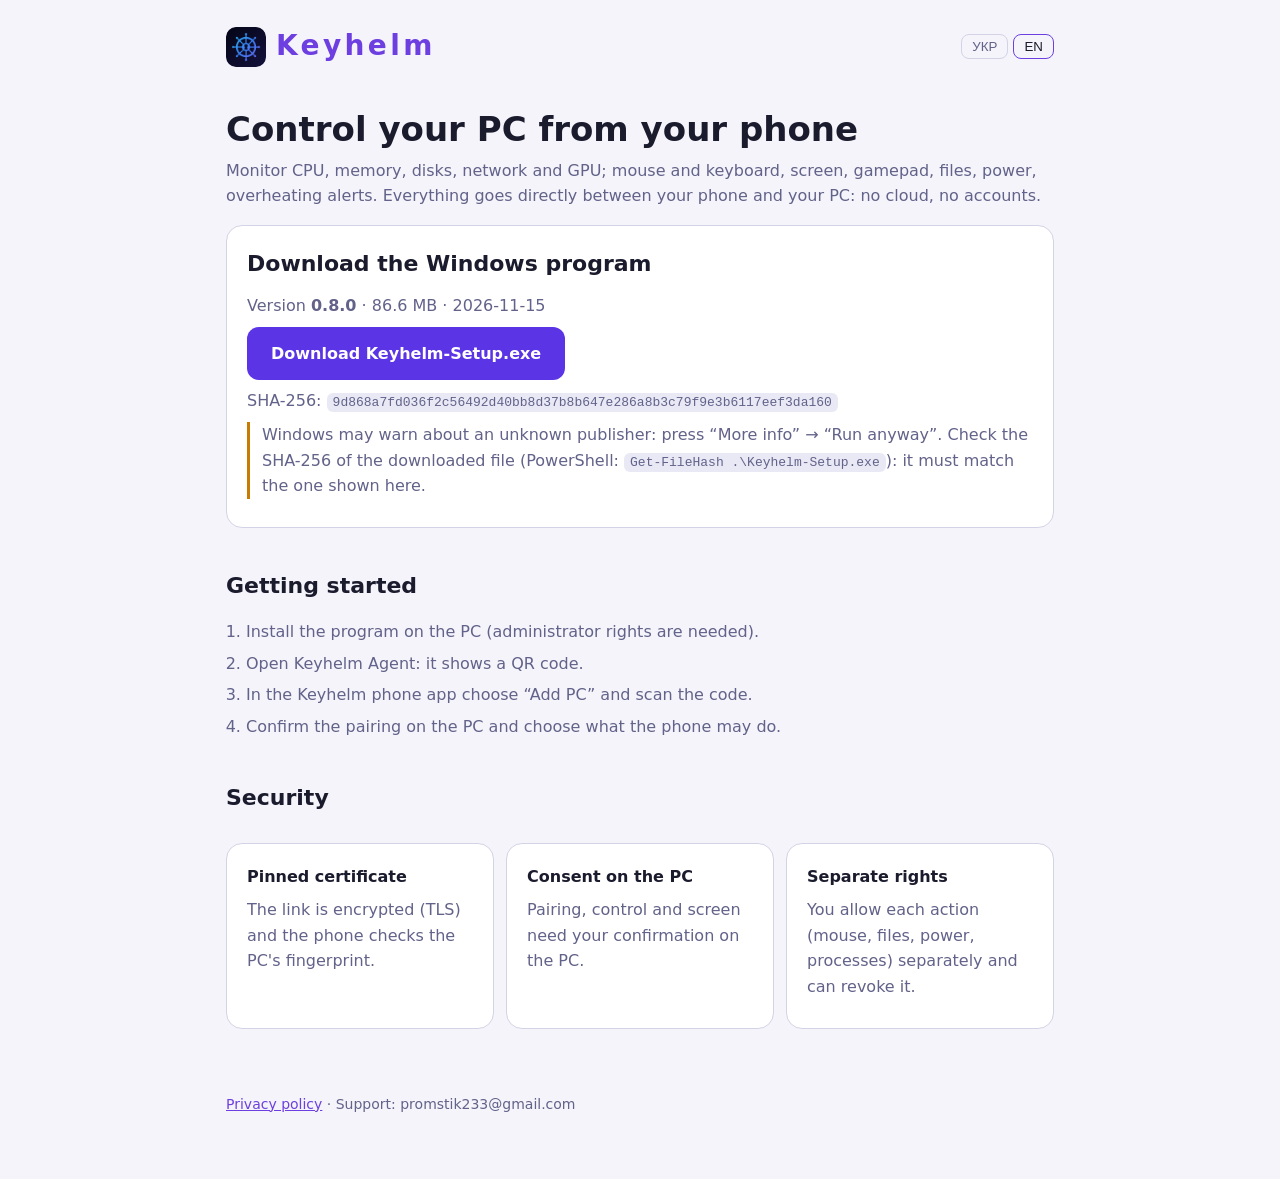
==== index.html @ 1713754d "Keyhelm website" ====
<!doctype html>
<html lang="uk">
<head>
<meta charset="utf-8">
<link rel="icon" href="favicon.ico" sizes="any">
<link rel="apple-touch-icon" href="icon-192.png">
<meta name="viewport" content="width=device-width, initial-scale=1">
<title>Keyhelm: керуйте ПК з телефона</title>
<meta name="description" content="Keyhelm: моніторинг і керування ПК з телефона. Завантажте програму для Windows.">
<style>
:root{--bg:#0a0a18;--surface:#12121f;--high:#1b1b30;--line:#2a2a46;--violet:#8b5cf6;--deep:#5b34e6;--text:#f2f2fa;--muted:#9a9ac0;--ok:#22d17b;--warn:#ffb347}
@media (prefers-color-scheme: light){:root{--bg:#f4f4fa;--surface:#fff;--high:#e9e9f5;--line:#d3d3e6;--violet:#6d3fe0;--text:#1b1b2e;--muted:#62628a;--ok:#14a35f;--warn:#c97a00}}
*{box-sizing:border-box}
[hidden]{display:none!important}
body{margin:0;background:var(--bg);color:var(--text);font:16px/1.6 system-ui,"Segoe UI",Roboto,sans-serif}
.wrap{max-width:860px;margin:0 auto;padding:24px 16px 64px}
header{display:flex;align-items:center;justify-content:space-between;gap:12px}
.logo{font-size:28px;font-weight:800;letter-spacing:.12em;color:var(--violet)}
.lang button{background:none;border:1px solid var(--line);color:var(--muted);padding:4px 10px;border-radius:8px;cursor:pointer}
.lang button.on{color:var(--text);border-color:var(--violet)}
h1{font-size:34px;line-height:1.2;margin:40px 0 8px}
h2{font-size:22px;margin:40px 0 12px}
p{color:var(--muted);margin:8px 0}
.card{background:var(--surface);border:1px solid var(--line);border-radius:16px;padding:20px;margin:16px 0}
.btn{display:inline-block;background:var(--deep);color:#fff;text-decoration:none;padding:14px 24px;border-radius:12px;font-weight:600}
.btn.ghost{background:none;border:1px solid var(--line);color:var(--text)}
.grid{display:grid;grid-template-columns:repeat(auto-fit,minmax(240px,1fr));gap:12px}
code{background:var(--high);padding:2px 6px;border-radius:6px;word-break:break-all;font-size:13px}
ol{padding-left:20px;color:var(--muted)} li{margin:6px 0}
.note{border-left:3px solid var(--warn);padding-left:12px;color:var(--muted)}
footer{margin-top:48px;font-size:14px;color:var(--muted)} footer a{color:var(--violet)}
[data-l]{display:none} html[lang=uk] [data-l=uk],html[lang=en] [data-l=en]{display:revert}
</style>
</head>
<body>
<div class="wrap">
<header>
  <div class="logo"><img src="icon-192.png" alt="" width="40" height="40" style="vertical-align:middle;border-radius:10px;margin-right:10px">Keyhelm</div>
  <div class="lang"><button id="bUk">УКР</button> <button id="bEn">EN</button></div>
</header>

<section>
  <h1 data-l="uk">Керуйте своїм ПК з телефона</h1>
  <h1 data-l="en">Control your PC from your phone</h1>
  <p data-l="uk">Моніторинг ЦП, пам'яті, дисків, мережі й відеокарти, миша й клавіатура, екран, геймпад, файли, живлення, сповіщення про перегрів. Усе напряму між вашим телефоном і ПК, без хмари й облікових записів.</p>
  <p data-l="en">Monitor CPU, memory, disks, network and GPU; mouse and keyboard, screen, gamepad, files, power, overheating alerts. Everything goes directly between your phone and your PC: no cloud, no accounts.</p>
</section>

<section id="download" class="card">
  <h2 style="margin-top:0" data-l="uk">Завантажити програму для Windows</h2>
  <h2 style="margin-top:0" data-l="en">Download the Windows program</h2>
  <p><span data-l="uk">Версія</span><span data-l="en">Version</span> <b id="ver">…</b> · <span id="size"></span> · <span id="date"></span></p>
  <p><a class="btn" id="dl" href="download/Keyhelm-Setup.exe"><span data-l="uk">Завантажити Keyhelm-Setup.exe</span><span data-l="en">Download Keyhelm-Setup.exe</span></a></p>
  <p>SHA-256: <code id="sha">…</code></p>
  <p class="note" data-l="uk">Windows може показати попередження про невідомого видавця: натисніть «Докладніше» → «Все одно виконати». Перевірте SHA-256 завантаженого файлу (PowerShell: <code>Get-FileHash .\Keyhelm-Setup.exe</code>): він має збігатися з указаним тут.</p>
  <p class="note" data-l="en">Windows may warn about an unknown publisher: press “More info” → “Run anyway”. Check the SHA-256 of the downloaded file (PowerShell: <code>Get-FileHash .\Keyhelm-Setup.exe</code>): it must match the one shown here.</p>
</section>

<section>
  <h2 data-l="uk">Як почати</h2><h2 data-l="en">Getting started</h2>
  <ol data-l="uk"><li>Встановіть програму на ПК (потрібні права адміністратора).</li><li>Відкрийте Keyhelm Agent: він покаже QR-код.</li><li>У застосунку Keyhelm на телефоні виберіть «Додати ПК» і скануйте код.</li><li>Підтвердіть сполучення на ПК й виберіть, що дозволити телефону.</li></ol>
  <ol data-l="en"><li>Install the program on the PC (administrator rights are needed).</li><li>Open Keyhelm Agent: it shows a QR code.</li><li>In the Keyhelm phone app choose “Add PC” and scan the code.</li><li>Confirm the pairing on the PC and choose what the phone may do.</li></ol>
  <p><a class="btn ghost" id="play" href="#" hidden><span data-l="uk">Застосунок у Google Play</span><span data-l="en">Get the app on Google Play</span></a></p>
</section>

<section>
  <h2 data-l="uk">Безпека</h2><h2 data-l="en">Security</h2>
  <div class="grid">
    <div class="card"><b data-l="uk">Закріплений сертифікат</b><b data-l="en">Pinned certificate</b><p data-l="uk">Звʼязок шифрується (TLS), телефон перевіряє відбиток ПК.</p><p data-l="en">The link is encrypted (TLS) and the phone checks the PC's fingerprint.</p></div>
    <div class="card"><b data-l="uk">Згода на ПК</b><b data-l="en">Consent on the PC</b><p data-l="uk">Спарювання, керування й екран потребують вашого підтвердження на ПК.</p><p data-l="en">Pairing, control and screen need your confirmation on the PC.</p></div>
    <div class="card"><b data-l="uk">Окремі права</b><b data-l="en">Separate rights</b><p data-l="uk">Кожну дію (миша, файли, живлення, процеси) дозволяєте окремо й можете відкликати.</p><p data-l="en">You allow each action (mouse, files, power, processes) separately and can revoke it.</p></div>
  </div>
</section>

<footer>
  <a href="privacy.html" data-l="uk">Політика конфіденційності</a><a href="privacy.html" data-l="en">Privacy policy</a>
  · <span data-l="uk">Підтримка:</span><span data-l="en">Support:</span> <span id="mail">[вкажіть email]</span>
</footer>
</div>
<script>
const $ = id => document.getElementById(id);
function setLang(l){ document.documentElement.lang = l; $('bUk').classList.toggle('on', l==='uk'); $('bEn').classList.toggle('on', l==='en'); try{localStorage.setItem('lang', l)}catch(e){} }
$('bUk').onclick = () => setLang('uk'); $('bEn').onclick = () => setLang('en');
let saved = null; try{ saved = localStorage.getItem('lang') }catch(e){}
setLang(saved || ((navigator.language||'').toLowerCase().startsWith('uk') ? 'uk' : 'en'));
fetch('version.json', {cache:'no-store'}).then(r => r.json()).then(v => {
  $('ver').textContent = v.version; $('sha').textContent = v.sha256; $('size').textContent = (v.size/1048576).toFixed(1) + ' MB'; $('date').textContent = v.date;
  if (v.file) $('dl').href = v.file;
  if (v.play) { $('play').href = v.play; $('play').hidden = false; }
  if (v.email) $('mail').textContent = v.email;
}).catch(() => {});
</script>
</body>
</html>
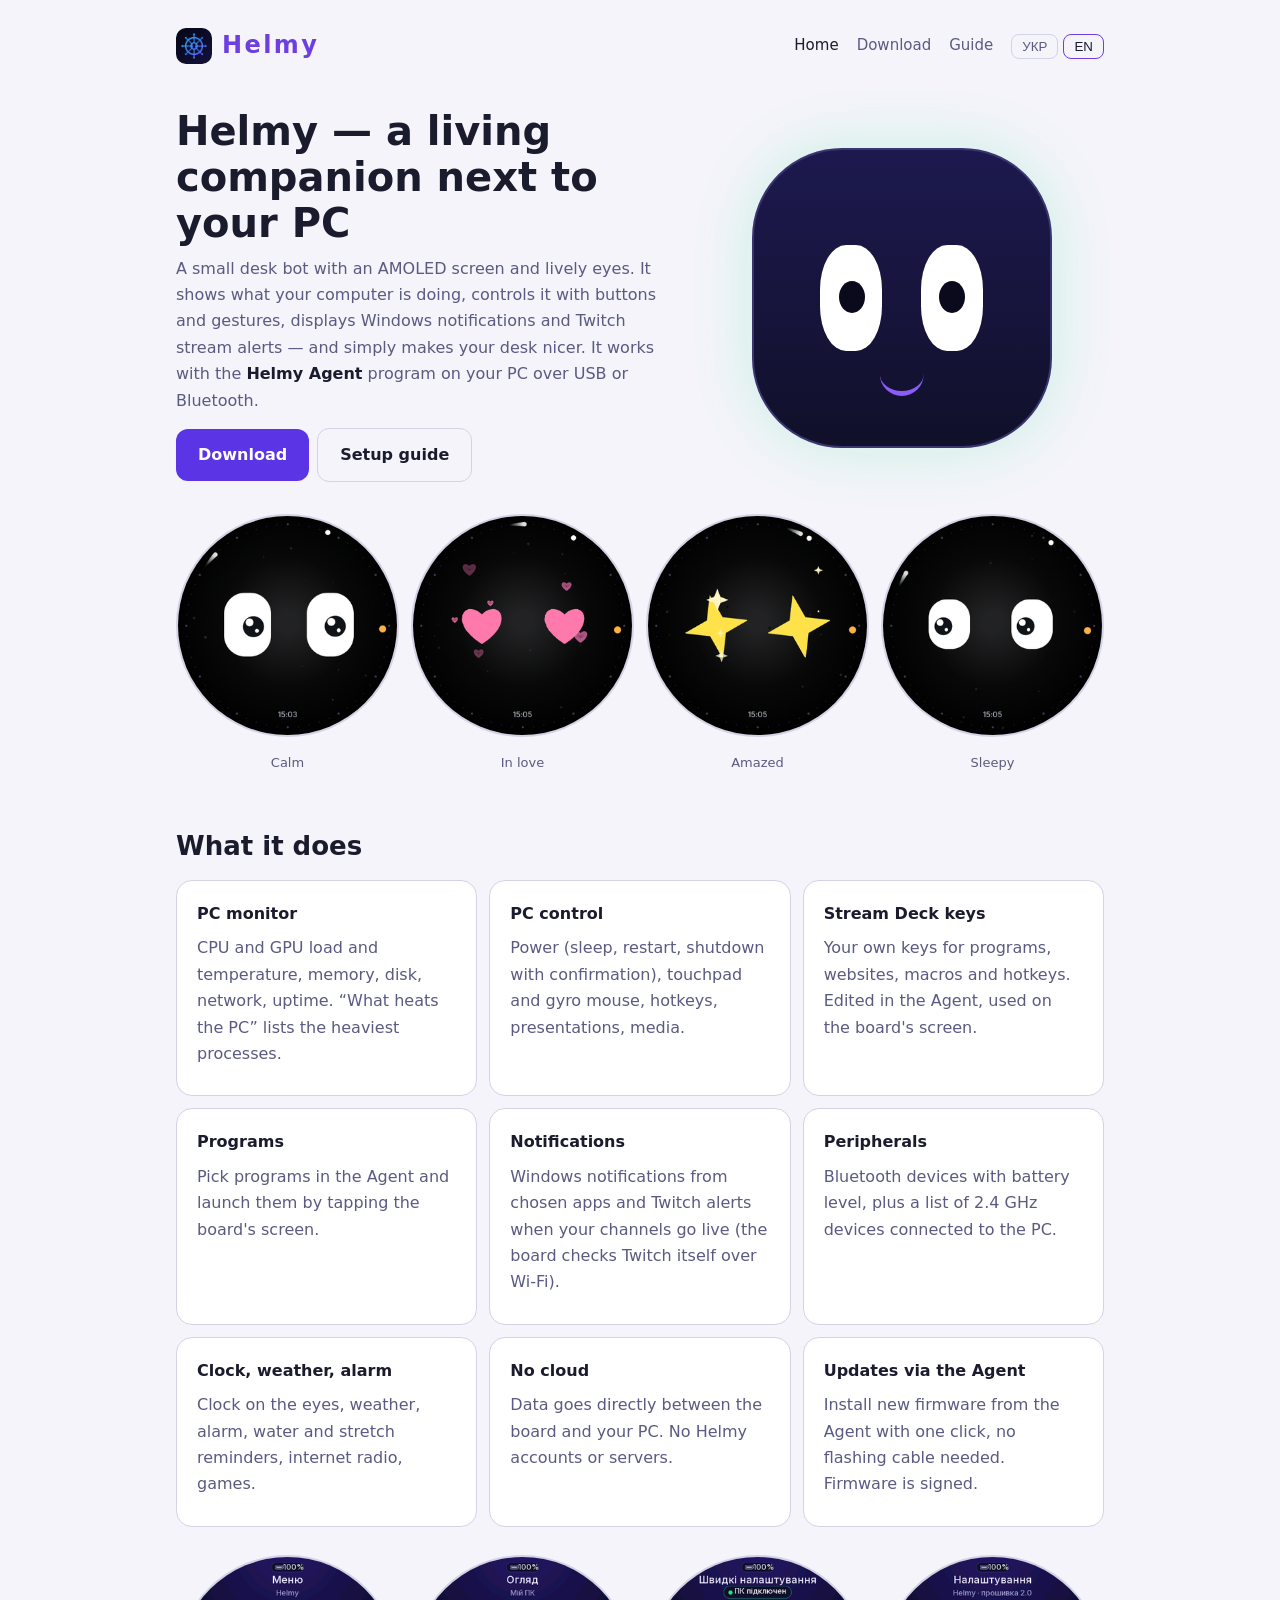
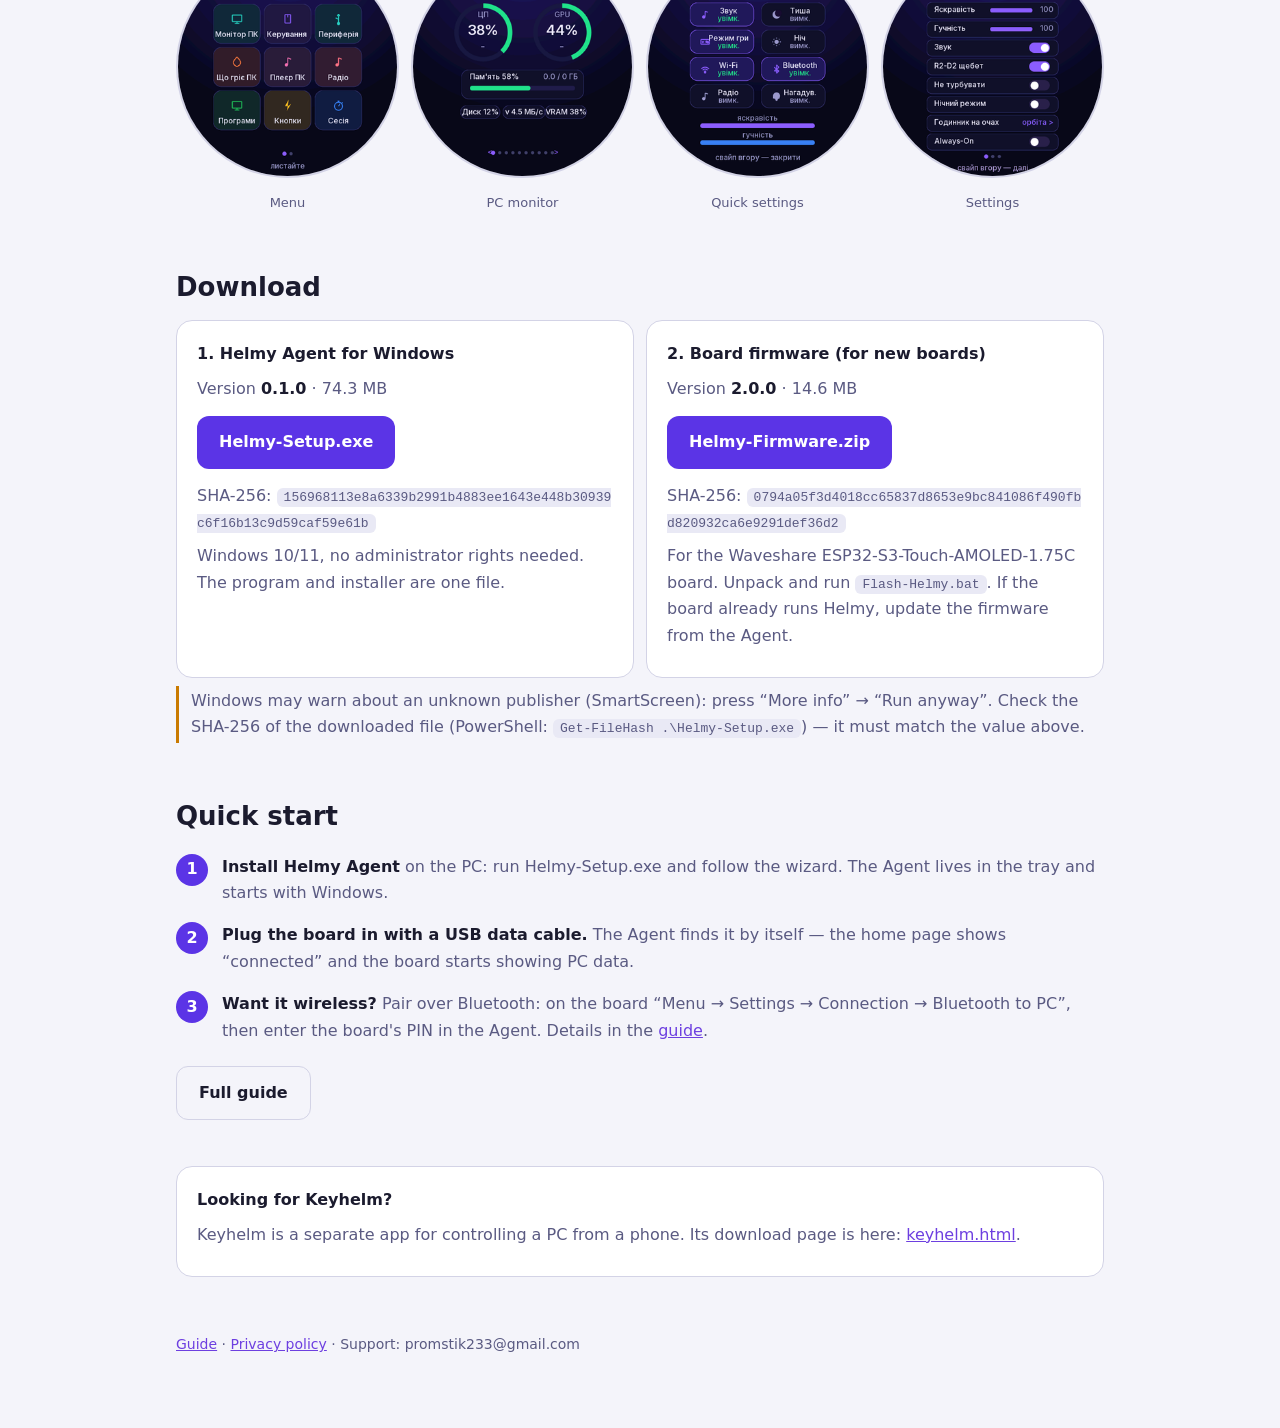
==== commit 1305284d: "Helmy site: home, guide, downloads via release helmy-v1 Co-Authored-By: Claude Sonnet 5.5 <noreply@a" ====
--- a/index.html
+++ b/index.html
@@ -5,75 +5,100 @@
 <link rel="icon" href="favicon.ico" sizes="any">
 <link rel="apple-touch-icon" href="icon-192.png">
 <meta name="viewport" content="width=device-width, initial-scale=1">
-<title>Keyhelm: керуйте ПК з телефона</title>
-<meta name="description" content="Keyhelm: моніторинг і керування ПК з телефона. Завантажте програму для Windows.">
-<style>
-:root{--bg:#0a0a18;--surface:#12121f;--high:#1b1b30;--line:#2a2a46;--violet:#8b5cf6;--deep:#5b34e6;--text:#f2f2fa;--muted:#9a9ac0;--ok:#22d17b;--warn:#ffb347}
-@media (prefers-color-scheme: light){:root{--bg:#f4f4fa;--surface:#fff;--high:#e9e9f5;--line:#d3d3e6;--violet:#6d3fe0;--text:#1b1b2e;--muted:#62628a;--ok:#14a35f;--warn:#c97a00}}
-*{box-sizing:border-box}
-[hidden]{display:none!important}
-body{margin:0;background:var(--bg);color:var(--text);font:16px/1.6 system-ui,"Segoe UI",Roboto,sans-serif}
-.wrap{max-width:860px;margin:0 auto;padding:24px 16px 64px}
-header{display:flex;align-items:center;justify-content:space-between;gap:12px}
-.logo{font-size:28px;font-weight:800;letter-spacing:.12em;color:var(--violet)}
-.lang button{background:none;border:1px solid var(--line);color:var(--muted);padding:4px 10px;border-radius:8px;cursor:pointer}
-.lang button.on{color:var(--text);border-color:var(--violet)}
-h1{font-size:34px;line-height:1.2;margin:40px 0 8px}
-h2{font-size:22px;margin:40px 0 12px}
-p{color:var(--muted);margin:8px 0}
-.card{background:var(--surface);border:1px solid var(--line);border-radius:16px;padding:20px;margin:16px 0}
-.btn{display:inline-block;background:var(--deep);color:#fff;text-decoration:none;padding:14px 24px;border-radius:12px;font-weight:600}
-.btn.ghost{background:none;border:1px solid var(--line);color:var(--text)}
-.grid{display:grid;grid-template-columns:repeat(auto-fit,minmax(240px,1fr));gap:12px}
-code{background:var(--high);padding:2px 6px;border-radius:6px;word-break:break-all;font-size:13px}
-ol{padding-left:20px;color:var(--muted)} li{margin:6px 0}
-.note{border-left:3px solid var(--warn);padding-left:12px;color:var(--muted)}
-footer{margin-top:48px;font-size:14px;color:var(--muted)} footer a{color:var(--violet)}
-[data-l]{display:none} html[lang=uk] [data-l=uk],html[lang=en] [data-l=en]{display:revert}
-</style>
+<title>Helmy: живий помічник біля вашого ПК</title>
+<meta name="description" content="Helmy: настільний бот з живими очима на AMOLED-екрані. Показує стан ПК, керує ним, приймає сповіщення Windows і Twitch. Завантажте Helmy Agent і прошивку.">
+<link rel="stylesheet" href="style.css">
 </head>
 <body>
 <div class="wrap">
-<header>
-  <div class="logo"><img src="icon-192.png" alt="" width="40" height="40" style="vertical-align:middle;border-radius:10px;margin-right:10px">Keyhelm</div>
-  <div class="lang"><button id="bUk">УКР</button> <button id="bEn">EN</button></div>
-</header>
+<nav>
+  <a class="logo" href="./"><img src="icon-192.png" alt="" width="36" height="36">Helmy</a>
+  <a class="l on" href="./"><span data-l="uk">Головна</span><span data-l="en">Home</span></a>
+  <a class="l" href="#download"><span data-l="uk">Завантаження</span><span data-l="en">Download</span></a>
+  <a class="l" href="guide.html"><span data-l="uk">Інструкція</span><span data-l="en">Guide</span></a>
+  <span class="lang"><button id="bUk">УКР</button> <button id="bEn">EN</button></span>
+</nav>
 
-<section>
-  <h1 data-l="uk">Керуйте своїм ПК з телефона</h1>
-  <h1 data-l="en">Control your PC from your phone</h1>
-  <p data-l="uk">Моніторинг ЦП, пам'яті, дисків, мережі й відеокарти, миша й клавіатура, екран, геймпад, файли, живлення, сповіщення про перегрів. Усе напряму між вашим телефоном і ПК, без хмари й облікових записів.</p>
-  <p data-l="en">Monitor CPU, memory, disks, network and GPU; mouse and keyboard, screen, gamepad, files, power, overheating alerts. Everything goes directly between your phone and your PC: no cloud, no accounts.</p>
+<section class="hero">
+  <div>
+    <h1 data-l="uk">Helmy — живий помічник біля вашого ПК</h1>
+    <h1 data-l="en">Helmy — a living companion next to your PC</h1>
+    <p data-l="uk">Невеликий настільний бот з AMOLED-екраном і живими очима. Він показує, що діється з комп'ютером, керує ним кнопками й жестами, показує сповіщення Windows і початок трансляцій на Twitch — і просто тішить око. Працює з програмою <b>Helmy Agent</b> на ПК по USB або Bluetooth.</p>
+    <p data-l="en">A small desk bot with an AMOLED screen and lively eyes. It shows what your computer is doing, controls it with buttons and gestures, displays Windows notifications and Twitch stream alerts — and simply makes your desk nicer. It works with the <b>Helmy Agent</b> program on your PC over USB or Bluetooth.</p>
+    <p><a class="btn" href="#download"><span data-l="uk">Завантажити</span><span data-l="en">Download</span></a><a class="btn ghost" href="guide.html"><span data-l="uk">Інструкція з підключення</span><span data-l="en">Setup guide</span></a></p>
+  </div>
+  <div class="bot" aria-hidden="true"><i></i><i></i><b></b></div>
 </section>
 
-<section id="download" class="card">
-  <h2 style="margin-top:0" data-l="uk">Завантажити програму для Windows</h2>
-  <h2 style="margin-top:0" data-l="en">Download the Windows program</h2>
-  <p><span data-l="uk">Версія</span><span data-l="en">Version</span> <b id="ver">…</b> · <span id="size"></span> · <span id="date"></span></p>
-  <p><a class="btn" id="dl" href="download/Keyhelm-Setup.exe"><span data-l="uk">Завантажити Keyhelm-Setup.exe</span><span data-l="en">Download Keyhelm-Setup.exe</span></a></p>
-  <p>SHA-256: <code id="sha">…</code></p>
-  <p class="note" data-l="uk">Windows може показати попередження про невідомого видавця: натисніть «Докладніше» → «Все одно виконати». Перевірте SHA-256 завантаженого файлу (PowerShell: <code>Get-FileHash .\Keyhelm-Setup.exe</code>): він має збігатися з указаним тут.</p>
-  <p class="note" data-l="en">Windows may warn about an unknown publisher: press “More info” → “Run anyway”. Check the SHA-256 of the downloaded file (PowerShell: <code>Get-FileHash .\Keyhelm-Setup.exe</code>): it must match the one shown here.</p>
+<section class="shots">
+  <figure><img src="img/emo-normal.png" alt="" loading="lazy"><figcaption data-l="uk">Спокійний</figcaption><figcaption data-l="en">Calm</figcaption></figure>
+  <figure><img src="img/emo-happy.png" alt="" loading="lazy"><figcaption data-l="uk">Закоханий</figcaption><figcaption data-l="en">In love</figcaption></figure>
+  <figure><img src="img/emo-star.png" alt="" loading="lazy"><figcaption data-l="uk">Захоплений</figcaption><figcaption data-l="en">Amazed</figcaption></figure>
+  <figure><img src="img/emo-sleep.png" alt="" loading="lazy"><figcaption data-l="uk">Сонний</figcaption><figcaption data-l="en">Sleepy</figcaption></figure>
 </section>
 
-<section>
-  <h2 data-l="uk">Як почати</h2><h2 data-l="en">Getting started</h2>
-  <ol data-l="uk"><li>Встановіть програму на ПК (потрібні права адміністратора).</li><li>Відкрийте Keyhelm Agent: він покаже QR-код.</li><li>У застосунку Keyhelm на телефоні виберіть «Додати ПК» і скануйте код.</li><li>Підтвердіть сполучення на ПК й виберіть, що дозволити телефону.</li></ol>
-  <ol data-l="en"><li>Install the program on the PC (administrator rights are needed).</li><li>Open Keyhelm Agent: it shows a QR code.</li><li>In the Keyhelm phone app choose “Add PC” and scan the code.</li><li>Confirm the pairing on the PC and choose what the phone may do.</li></ol>
-  <p><a class="btn ghost" id="play" href="#" hidden><span data-l="uk">Застосунок у Google Play</span><span data-l="en">Get the app on Google Play</span></a></p>
+<h2 data-l="uk">Що вміє</h2><h2 data-l="en">What it does</h2>
+<div class="grid">
+  <div class="card"><b data-l="uk">Моніторинг ПК</b><b data-l="en">PC monitor</b><p data-l="uk">Навантаження й температура процесора та відеокарти, пам'ять, диск, мережа, час роботи. Екран «Що гріє ПК» показує найважчі процеси.</p><p data-l="en">CPU and GPU load and temperature, memory, disk, network, uptime. “What heats the PC” lists the heaviest processes.</p></div>
+  <div class="card"><b data-l="uk">Керування ПК</b><b data-l="en">PC control</b><p data-l="uk">Живлення (сон, перезавантаження, вимкнення з підтвердженням), тачпад і гіро-миша, гарячі клавіші, презентації, медіа.</p><p data-l="en">Power (sleep, restart, shutdown with confirmation), touchpad and gyro mouse, hotkeys, presentations, media.</p></div>
+  <div class="card"><b data-l="uk">Кнопки Stream Deck</b><b data-l="en">Stream Deck keys</b><p data-l="uk">Свої кнопки для програм, сайтів, макросів і гарячих клавіш. Редагуються в Agent, працюють на екрані плати.</p><p data-l="en">Your own keys for programs, websites, macros and hotkeys. Edited in the Agent, used on the board's screen.</p></div>
+  <div class="card"><b data-l="uk">Програми</b><b data-l="en">Programs</b><p data-l="uk">Оберіть програми в Agent — і запускайте їх дотиком до екрана плати.</p><p data-l="en">Pick programs in the Agent and launch them by tapping the board's screen.</p></div>
+  <div class="card"><b data-l="uk">Сповіщення</b><b data-l="en">Notifications</b><p data-l="uk">Сповіщення Windows з вибраних програм і сповіщення Twitch про початок стрімів ваших каналів (плата перевіряє Twitch сама через Wi-Fi).</p><p data-l="en">Windows notifications from chosen apps and Twitch alerts when your channels go live (the board checks Twitch itself over Wi-Fi).</p></div>
+  <div class="card"><b data-l="uk">Периферія</b><b data-l="en">Peripherals</b><p data-l="uk">Bluetooth-пристрої із зарядом, а також список пристроїв 2,4 ГГц, підключених до ПК.</p><p data-l="en">Bluetooth devices with battery level, plus a list of 2.4 GHz devices connected to the PC.</p></div>
+  <div class="card"><b data-l="uk">Годинник, погода, будильник</b><b data-l="en">Clock, weather, alarm</b><p data-l="uk">Годинник на очах, погода, будильник, нагадування випити води й розім'ятись, інтернет-радіо, ігри.</p><p data-l="en">Clock on the eyes, weather, alarm, water and stretch reminders, internet radio, games.</p></div>
+  <div class="card"><b data-l="uk">Без хмари</b><b data-l="en">No cloud</b><p data-l="uk">Дані йдуть напряму між платою та вашим ПК. Жодних акаунтів і серверів Helmy.</p><p data-l="en">Data goes directly between the board and your PC. No Helmy accounts or servers.</p></div>
+  <div class="card"><b data-l="uk">Оновлення через Agent</b><b data-l="en">Updates via the Agent</b><p data-l="uk">Нову прошивку можна встановити з Agent одним кліком, без кабелю для прошивання. Прошивка підписана.</p><p data-l="en">Install new firmware from the Agent with one click, no flashing cable needed. Firmware is signed.</p></div>
+</div>
+
+<section class="shots" style="margin-top:28px">
+  <figure><img src="img/menu.png" alt="" loading="lazy"><figcaption data-l="uk">Меню</figcaption><figcaption data-l="en">Menu</figcaption></figure>
+  <figure><img src="img/monitor.png" alt="" loading="lazy"><figcaption data-l="uk">Монітор ПК</figcaption><figcaption data-l="en">PC monitor</figcaption></figure>
+  <figure><img src="img/quick.png" alt="" loading="lazy"><figcaption data-l="uk">Швидкі налаштування</figcaption><figcaption data-l="en">Quick settings</figcaption></figure>
+  <figure><img src="img/settings.png" alt="" loading="lazy"><figcaption data-l="uk">Налаштування</figcaption><figcaption data-l="en">Settings</figcaption></figure>
 </section>
 
-<section>
-  <h2 data-l="uk">Безпека</h2><h2 data-l="en">Security</h2>
-  <div class="grid">
-    <div class="card"><b data-l="uk">Закріплений сертифікат</b><b data-l="en">Pinned certificate</b><p data-l="uk">Звʼязок шифрується (TLS), телефон перевіряє відбиток ПК.</p><p data-l="en">The link is encrypted (TLS) and the phone checks the PC's fingerprint.</p></div>
-    <div class="card"><b data-l="uk">Згода на ПК</b><b data-l="en">Consent on the PC</b><p data-l="uk">Спарювання, керування й екран потребують вашого підтвердження на ПК.</p><p data-l="en">Pairing, control and screen need your confirmation on the PC.</p></div>
-    <div class="card"><b data-l="uk">Окремі права</b><b data-l="en">Separate rights</b><p data-l="uk">Кожну дію (миша, файли, живлення, процеси) дозволяєте окремо й можете відкликати.</p><p data-l="en">You allow each action (mouse, files, power, processes) separately and can revoke it.</p></div>
+<h2 id="download" data-l="uk">Завантажити</h2><h2 id="download-en" data-l="en">Download</h2>
+<div class="grid">
+  <div class="card">
+    <b data-l="uk">1. Helmy Agent для Windows</b><b data-l="en">1. Helmy Agent for Windows</b>
+    <p><span data-l="uk">Версія</span><span data-l="en">Version</span> <b id="aver">…</b> · <span id="asize"></span></p>
+    <p><a class="btn" id="adl" href="download/Helmy-Setup.exe"><span data-l="uk">Helmy-Setup.exe</span><span data-l="en">Helmy-Setup.exe</span></a></p>
+    <p>SHA-256: <code id="asha">…</code></p>
+    <p data-l="uk">Windows 10/11, права адміністратора не потрібні. Програма й інсталятор — один файл.</p>
+    <p data-l="en">Windows 10/11, no administrator rights needed. The program and installer are one file.</p>
   </div>
-</section>
+  <div class="card">
+    <b data-l="uk">2. Прошивка плати (для нових плат)</b><b data-l="en">2. Board firmware (for new boards)</b>
+    <p><span data-l="uk">Версія</span><span data-l="en">Version</span> <b id="fver">…</b> · <span id="fsize"></span></p>
+    <p><a class="btn" id="fdl" href="download/Helmy-Firmware.zip"><span data-l="uk">Helmy-Firmware.zip</span><span data-l="en">Helmy-Firmware.zip</span></a></p>
+    <p>SHA-256: <code id="fsha">…</code></p>
+    <p data-l="uk">Для плати Waveshare ESP32-S3-Touch-AMOLED-1.75C. Розпакуйте й запустіть <code>Flash-Helmy.bat</code>. Якщо плата вже з Helmy, оновлюйте прошивку з Agent.</p>
+    <p data-l="en">For the Waveshare ESP32-S3-Touch-AMOLED-1.75C board. Unpack and run <code>Flash-Helmy.bat</code>. If the board already runs Helmy, update the firmware from the Agent.</p>
+  </div>
+</div>
+<p class="note" data-l="uk">Windows може показати попередження про невідомого видавця (SmartScreen): натисніть «Докладніше» → «Все одно виконати». Перевірте SHA-256 завантаженого файлу (PowerShell: <code>Get-FileHash .\Helmy-Setup.exe</code>) — він має збігатися з вказаним вище.</p>
+<p class="note" data-l="en">Windows may warn about an unknown publisher (SmartScreen): press “More info” → “Run anyway”. Check the SHA-256 of the downloaded file (PowerShell: <code>Get-FileHash .\Helmy-Setup.exe</code>) — it must match the value above.</p>
+
+<h2 data-l="uk">Швидкий старт</h2><h2 data-l="en">Quick start</h2>
+<ol class="steps">
+  <li data-l="uk"><b>Встановіть Helmy Agent</b> на ПК: запустіть Helmy-Setup.exe і пройдіть майстер. Agent оселиться в треї й запускатиметься разом з Windows.</li>
+  <li data-l="en"><b>Install Helmy Agent</b> on the PC: run Helmy-Setup.exe and follow the wizard. The Agent lives in the tray and starts with Windows.</li>
+  <li data-l="uk"><b>Підключіть плату USB-кабелем із даними</b> до ПК. Agent знайде її сам — на головній з'явиться «на зв'язку», а на платі — дані ПК.</li>
+  <li data-l="en"><b>Plug the board in with a USB data cable.</b> The Agent finds it by itself — the home page shows “connected” and the board starts showing PC data.</li>
+  <li data-l="uk"><b>Хочете без кабелю?</b> Спаріть по Bluetooth: на платі «Меню → Налаштування → Підключення → Bluetooth з ПК», а PIN із плати введіть в Agent. Докладно — в <a href="guide.html#connect">інструкції</a>.</li>
+  <li data-l="en"><b>Want it wireless?</b> Pair over Bluetooth: on the board “Menu → Settings → Connection → Bluetooth to PC”, then enter the board's PIN in the Agent. Details in the <a href="guide.html#connect">guide</a>.</li>
+</ol>
+<p><a class="btn ghost" href="guide.html"><span data-l="uk">Повна інструкція</span><span data-l="en">Full guide</span></a></p>
+
+<div class="card" style="margin-top:40px">
+  <b data-l="uk">Шукаєте Keyhelm?</b><b data-l="en">Looking for Keyhelm?</b>
+  <p data-l="uk">Keyhelm — окремий застосунок для керування ПК з телефона. Його сторінка завантаження тут: <a href="keyhelm.html">keyhelm.html</a>.</p>
+  <p data-l="en">Keyhelm is a separate app for controlling a PC from a phone. Its download page is here: <a href="keyhelm.html">keyhelm.html</a>.</p>
+</div>
 
 <footer>
-  <a href="privacy.html" data-l="uk">Політика конфіденційності</a><a href="privacy.html" data-l="en">Privacy policy</a>
+  <a href="guide.html" data-l="uk">Інструкція</a><a href="guide.html" data-l="en">Guide</a>
+  · <a href="privacy.html" data-l="uk">Політика конфіденційності</a><a href="privacy.html" data-l="en">Privacy policy</a>
   · <span data-l="uk">Підтримка:</span><span data-l="en">Support:</span> <span id="mail">[вкажіть email]</span>
 </footer>
 </div>
@@ -83,10 +108,11 @@
 $('bUk').onclick = () => setLang('uk'); $('bEn').onclick = () => setLang('en');
 let saved = null; try{ saved = localStorage.getItem('lang') }catch(e){}
 setLang(saved || ((navigator.language||'').toLowerCase().startsWith('uk') ? 'uk' : 'en'));
-fetch('version.json', {cache:'no-store'}).then(r => r.json()).then(v => {
-  $('ver').textContent = v.version; $('sha').textContent = v.sha256; $('size').textContent = (v.size/1048576).toFixed(1) + ' MB'; $('date').textContent = v.date;
-  if (v.file) $('dl').href = v.file;
-  if (v.play) { $('play').href = v.play; $('play').hidden = false; }
+const mb = n => (n/1048576).toFixed(1) + ' MB';
+fetch('helmy.json', {cache:'no-store'}).then(r => r.json()).then(v => {
+  const a = v.agent || {}, f = v.firmware || {};
+  if (a.version) { $('aver').textContent = a.version; $('asha').textContent = a.sha256; $('asize').textContent = mb(a.size); if (a.file) $('adl').href = a.file; }
+  if (f.version) { $('fver').textContent = f.version; $('fsha').textContent = f.sha256; $('fsize').textContent = mb(f.size); if (f.file) $('fdl').href = f.file; }
   if (v.email) $('mail').textContent = v.email;
 }).catch(() => {});
 </script>
--- a/style.css
+++ b/style.css
@@ -0,0 +1,40 @@
+:root{--bg:#0a0a18;--surface:#12121f;--high:#1b1b30;--line:#2a2a46;--violet:#8b5cf6;--deep:#5b34e6;--text:#f2f2fa;--muted:#a4a4c8;--ok:#22d17b;--warn:#ffb347;--bad:#ff5d6c}
+@media (prefers-color-scheme: light){:root{--bg:#f4f4fa;--surface:#fff;--high:#e9e9f5;--line:#d3d3e6;--violet:#6d3fe0;--text:#1b1b2e;--muted:#5a5a82;--ok:#14a35f;--warn:#c97a00;--bad:#d6293a}}
+*{box-sizing:border-box} [hidden]{display:none!important} html{scroll-behavior:smooth}
+body{margin:0;background:var(--bg);color:var(--text);font:16px/1.65 system-ui,"Segoe UI",Roboto,sans-serif}
+.wrap{max-width:960px;margin:0 auto;padding:20px 16px 72px}
+nav{display:flex;align-items:center;gap:18px;flex-wrap:wrap;padding:6px 0}
+nav .logo{font-size:24px;font-weight:800;letter-spacing:.1em;color:var(--violet);text-decoration:none;display:flex;align-items:center;gap:10px;margin-right:auto}
+nav .logo img{border-radius:10px}
+nav a.l{color:var(--muted);text-decoration:none;font-size:15px} nav a.l:hover,nav a.l.on{color:var(--text)}
+.lang button{background:none;border:1px solid var(--line);color:var(--muted);padding:4px 10px;border-radius:8px;cursor:pointer}
+.lang button.on{color:var(--text);border-color:var(--violet)}
+h1{font-size:40px;line-height:1.15;margin:8px 0 10px} h2{font-size:26px;margin:52px 0 12px} h3{font-size:19px;margin:28px 0 6px}
+p{color:var(--muted);margin:8px 0} li{color:var(--muted)} li b,p b{color:var(--text)}
+a{color:var(--violet)}
+.hero{display:grid;grid-template-columns:1.1fr .9fr;gap:28px;align-items:center;margin:28px 0 8px}
+@media(max-width:760px){.hero{grid-template-columns:1fr} h1{font-size:32px}}
+.btn{display:inline-block;background:var(--deep);color:#fff!important;text-decoration:none;padding:13px 22px;border-radius:12px;font-weight:600;margin:6px 8px 6px 0}
+.btn.ghost{background:none;border:1px solid var(--line);color:var(--text)!important}
+.card{background:var(--surface);border:1px solid var(--line);border-radius:16px;padding:20px;margin:14px 0}
+.grid{display:grid;grid-template-columns:repeat(auto-fit,minmax(250px,1fr));gap:12px}
+.grid .card{margin:0}
+.shots{display:grid;grid-template-columns:repeat(auto-fit,minmax(170px,1fr));gap:12px;margin:18px 0}
+.shots figure{margin:0;text-align:center} .shots img{width:100%;max-width:240px;border-radius:50%;border:2px solid var(--line);background:#000}
+.shots figcaption{font-size:13px;color:var(--muted);margin-top:6px}
+code,kbd{background:var(--high);padding:2px 7px;border-radius:6px;font-size:13px;word-break:break-all}
+ol,ul{padding-left:22px} li{margin:6px 0}
+.note{border-left:3px solid var(--warn);padding:2px 0 2px 12px} .tip{border-left:3px solid var(--ok);padding:2px 0 2px 12px}
+.steps{counter-reset:s;list-style:none;padding:0} .steps>li{counter-increment:s;position:relative;padding:0 0 0 46px;margin:16px 0}
+.steps>li::before{content:counter(s);position:absolute;left:0;top:0;width:32px;height:32px;border-radius:50%;background:var(--deep);color:#fff;font-weight:700;display:grid;place-items:center}
+table{width:100%;border-collapse:collapse;margin:10px 0} th,td{text-align:left;padding:8px 10px;border-bottom:1px solid var(--line);color:var(--muted);font-size:15px} th{color:var(--text)}
+.toc{display:flex;flex-wrap:wrap;gap:8px;margin:18px 0} .toc a{border:1px solid var(--line);border-radius:999px;padding:5px 14px;color:var(--muted);text-decoration:none;font-size:14px} .toc a:hover{color:var(--text);border-color:var(--violet)}
+footer{margin-top:56px;font-size:14px;color:var(--muted)} footer a{color:var(--violet)}
+[data-l]{display:none} html[lang=uk] [data-l=uk],html[lang=en] [data-l=en]{display:revert}
+/* animated Helmy eyes */
+.bot{width:min(300px,80vw);aspect-ratio:1;margin:auto;border-radius:30%;background:linear-gradient(180deg,#1d194f,#10102a);border:2px solid #3a3470;box-shadow:0 0 60px #22e08a33;position:relative;display:flex;justify-content:center;align-items:center;gap:13%}
+.bot i{display:block;width:21%;height:36%;background:#fff;border-radius:42%;position:relative;animation:blink 5s infinite}
+.bot i::after{content:"";position:absolute;width:42%;height:30%;background:#0a0a1c;border-radius:50%;left:30%;top:34%;animation:look 7s infinite}
+.bot b{position:absolute;bottom:17%;left:50%;width:15%;height:8%;border-bottom:5px solid #8b5cf6;border-radius:0 0 80px 80px;transform:translateX(-50%)}
+@keyframes blink{0%,92%,100%{transform:scaleY(1)}95%{transform:scaleY(.08)}}
+@keyframes look{0%,100%{transform:translate(0,0)}25%{transform:translate(-45%,-10%)}60%{transform:translate(45%,15%)}}
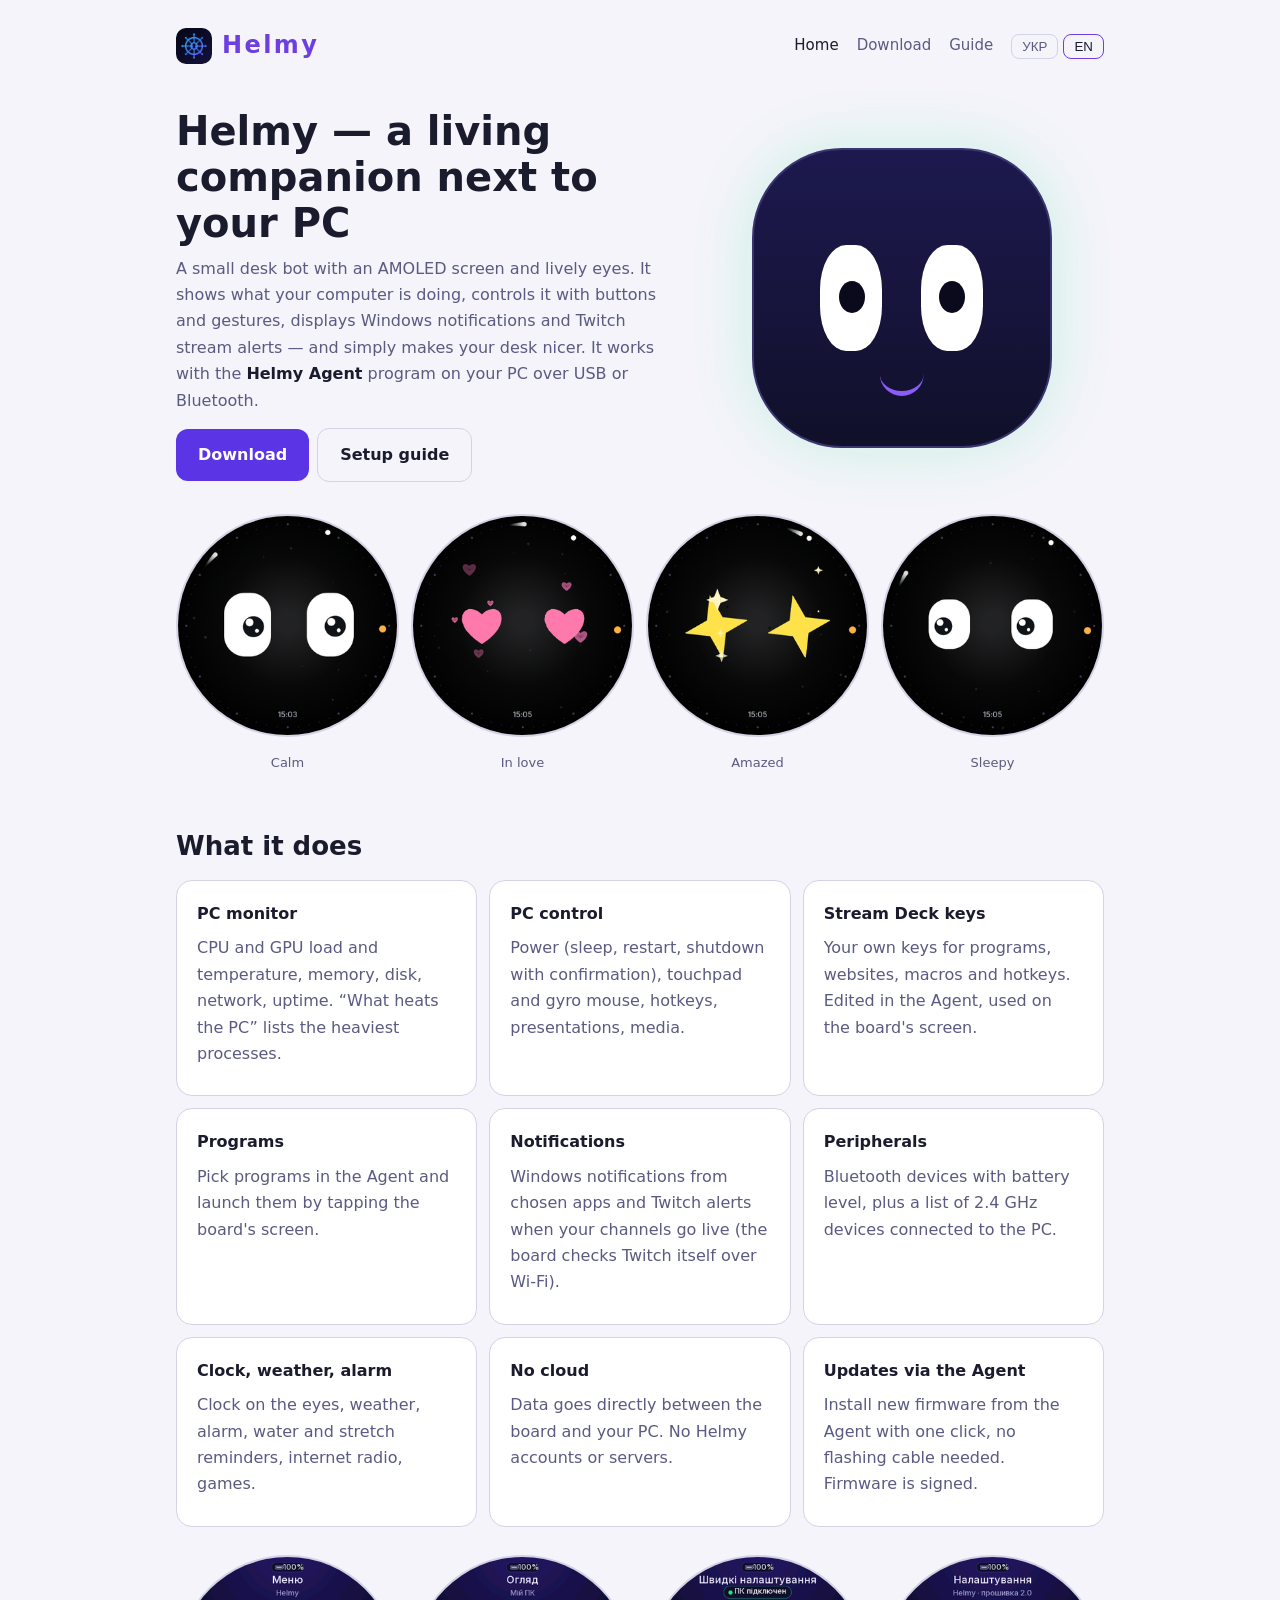
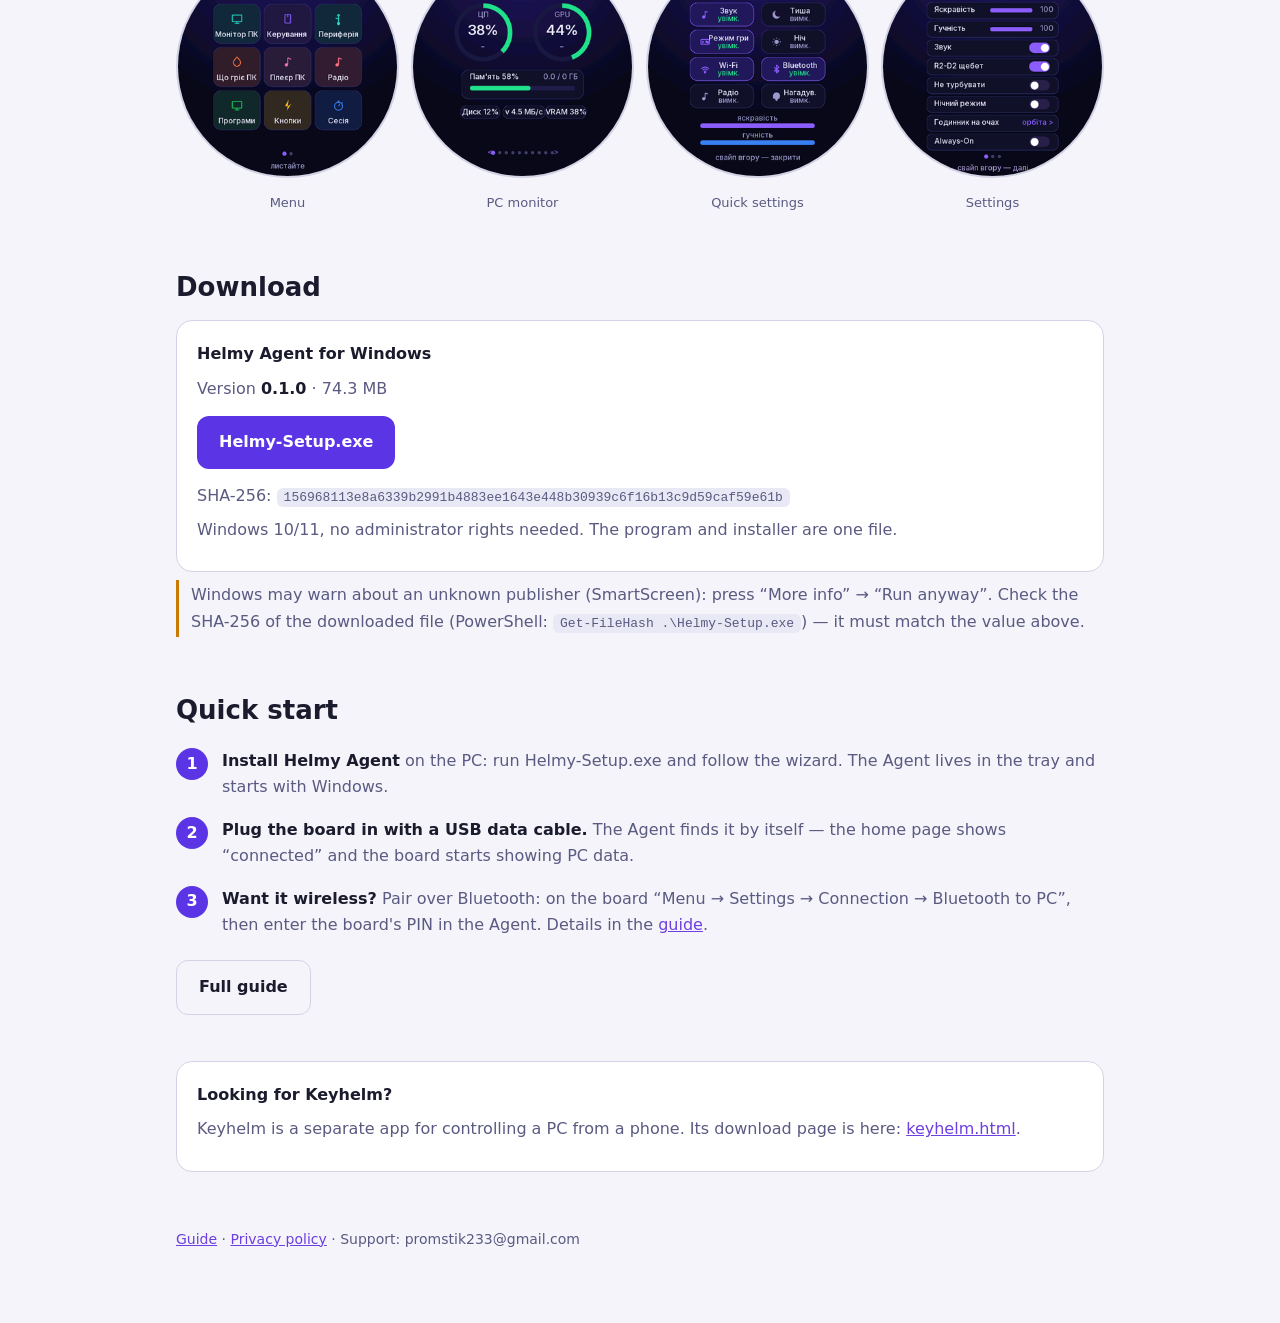
==== commit 86b696fc: "Site: remove firmware download for new boards Co-Authored-By: Claude Sonnet 5.5 <noreply@anthropic.c" ====
--- a/index.html
+++ b/index.html
@@ -60,20 +60,12 @@
 <h2 id="download" data-l="uk">Завантажити</h2><h2 id="download-en" data-l="en">Download</h2>
 <div class="grid">
   <div class="card">
-    <b data-l="uk">1. Helmy Agent для Windows</b><b data-l="en">1. Helmy Agent for Windows</b>
+    <b data-l="uk">Helmy Agent для Windows</b><b data-l="en">Helmy Agent for Windows</b>
     <p><span data-l="uk">Версія</span><span data-l="en">Version</span> <b id="aver">…</b> · <span id="asize"></span></p>
     <p><a class="btn" id="adl" href="download/Helmy-Setup.exe"><span data-l="uk">Helmy-Setup.exe</span><span data-l="en">Helmy-Setup.exe</span></a></p>
     <p>SHA-256: <code id="asha">…</code></p>
     <p data-l="uk">Windows 10/11, права адміністратора не потрібні. Програма й інсталятор — один файл.</p>
     <p data-l="en">Windows 10/11, no administrator rights needed. The program and installer are one file.</p>
-  </div>
-  <div class="card">
-    <b data-l="uk">2. Прошивка плати (для нових плат)</b><b data-l="en">2. Board firmware (for new boards)</b>
-    <p><span data-l="uk">Версія</span><span data-l="en">Version</span> <b id="fver">…</b> · <span id="fsize"></span></p>
-    <p><a class="btn" id="fdl" href="download/Helmy-Firmware.zip"><span data-l="uk">Helmy-Firmware.zip</span><span data-l="en">Helmy-Firmware.zip</span></a></p>
-    <p>SHA-256: <code id="fsha">…</code></p>
-    <p data-l="uk">Для плати Waveshare ESP32-S3-Touch-AMOLED-1.75C. Розпакуйте й запустіть <code>Flash-Helmy.bat</code>. Якщо плата вже з Helmy, оновлюйте прошивку з Agent.</p>
-    <p data-l="en">For the Waveshare ESP32-S3-Touch-AMOLED-1.75C board. Unpack and run <code>Flash-Helmy.bat</code>. If the board already runs Helmy, update the firmware from the Agent.</p>
   </div>
 </div>
 <p class="note" data-l="uk">Windows може показати попередження про невідомого видавця (SmartScreen): натисніть «Докладніше» → «Все одно виконати». Перевірте SHA-256 завантаженого файлу (PowerShell: <code>Get-FileHash .\Helmy-Setup.exe</code>) — він має збігатися з вказаним вище.</p>
@@ -112,7 +104,6 @@
 fetch('helmy.json', {cache:'no-store'}).then(r => r.json()).then(v => {
   const a = v.agent || {}, f = v.firmware || {};
   if (a.version) { $('aver').textContent = a.version; $('asha').textContent = a.sha256; $('asize').textContent = mb(a.size); if (a.file) $('adl').href = a.file; }
-  if (f.version) { $('fver').textContent = f.version; $('fsha').textContent = f.sha256; $('fsize').textContent = mb(f.size); if (f.file) $('fdl').href = f.file; }
   if (v.email) $('mail').textContent = v.email;
 }).catch(() => {});
 </script>
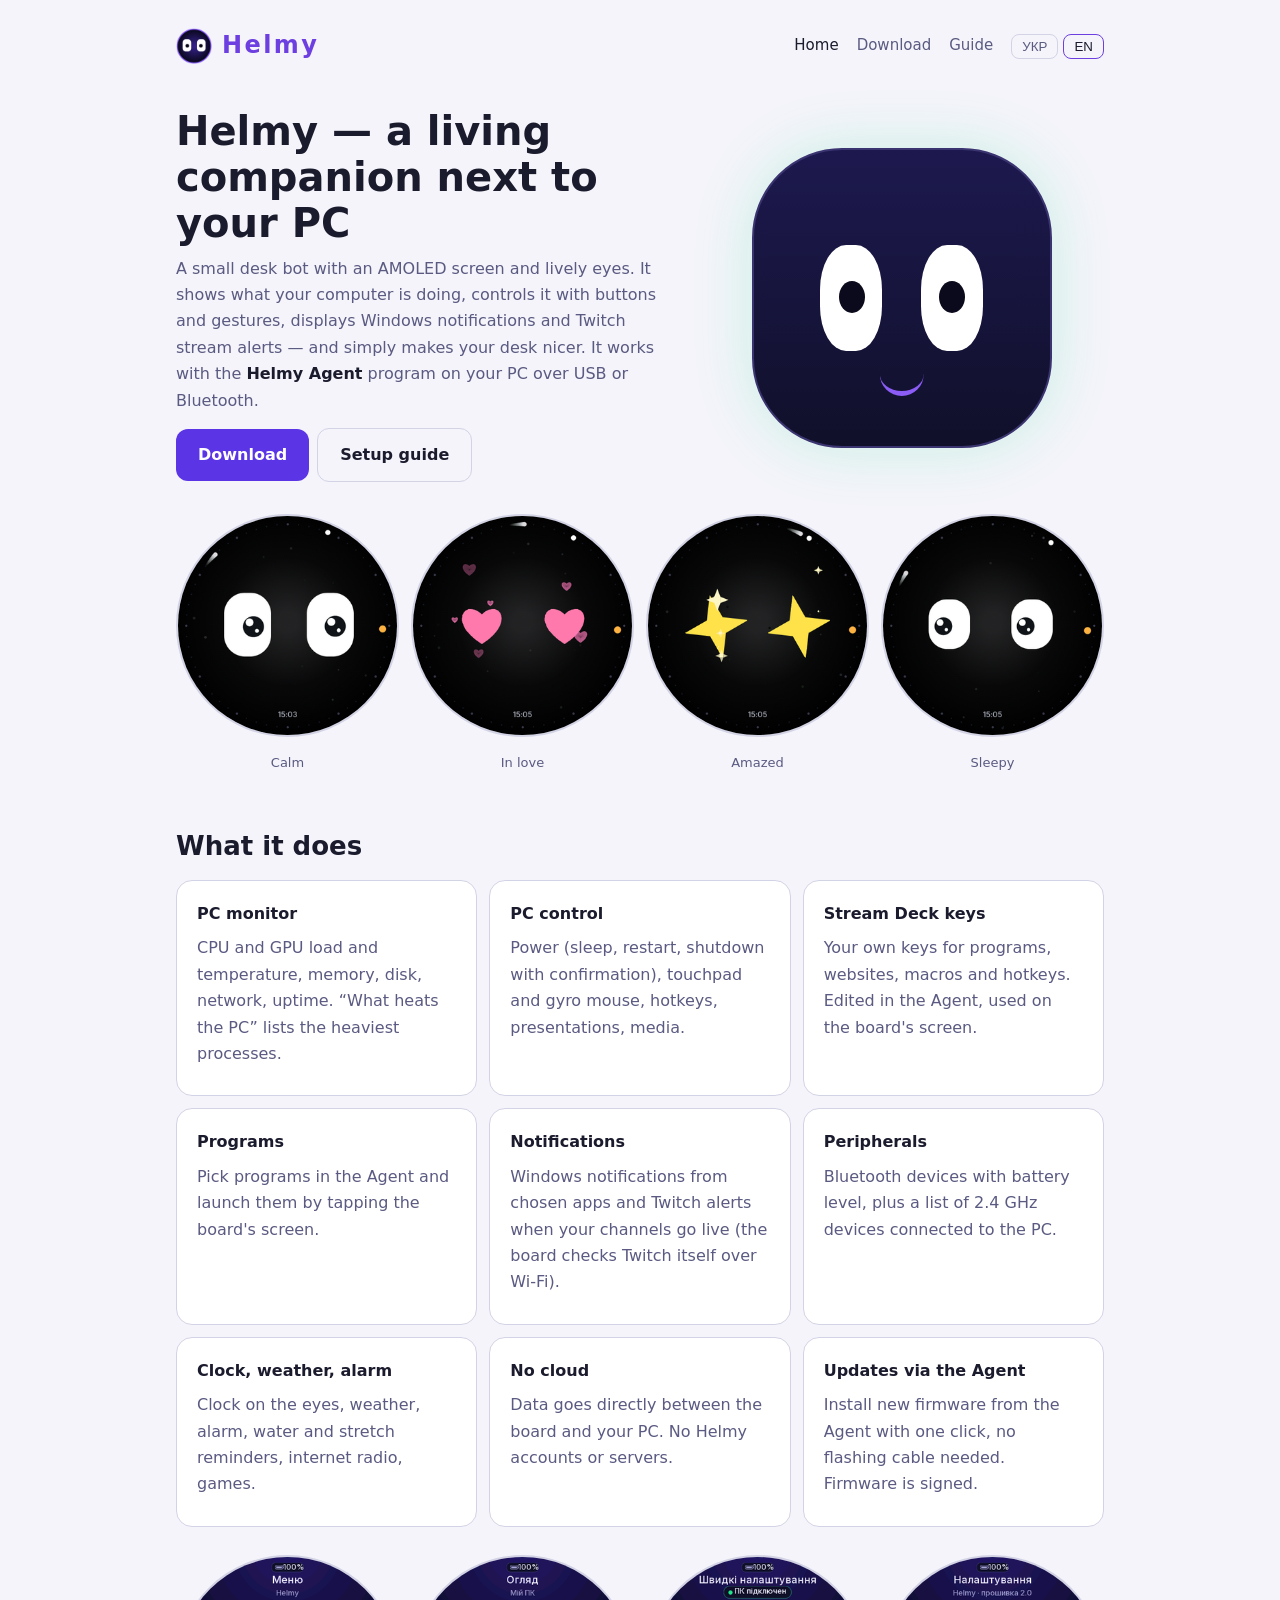
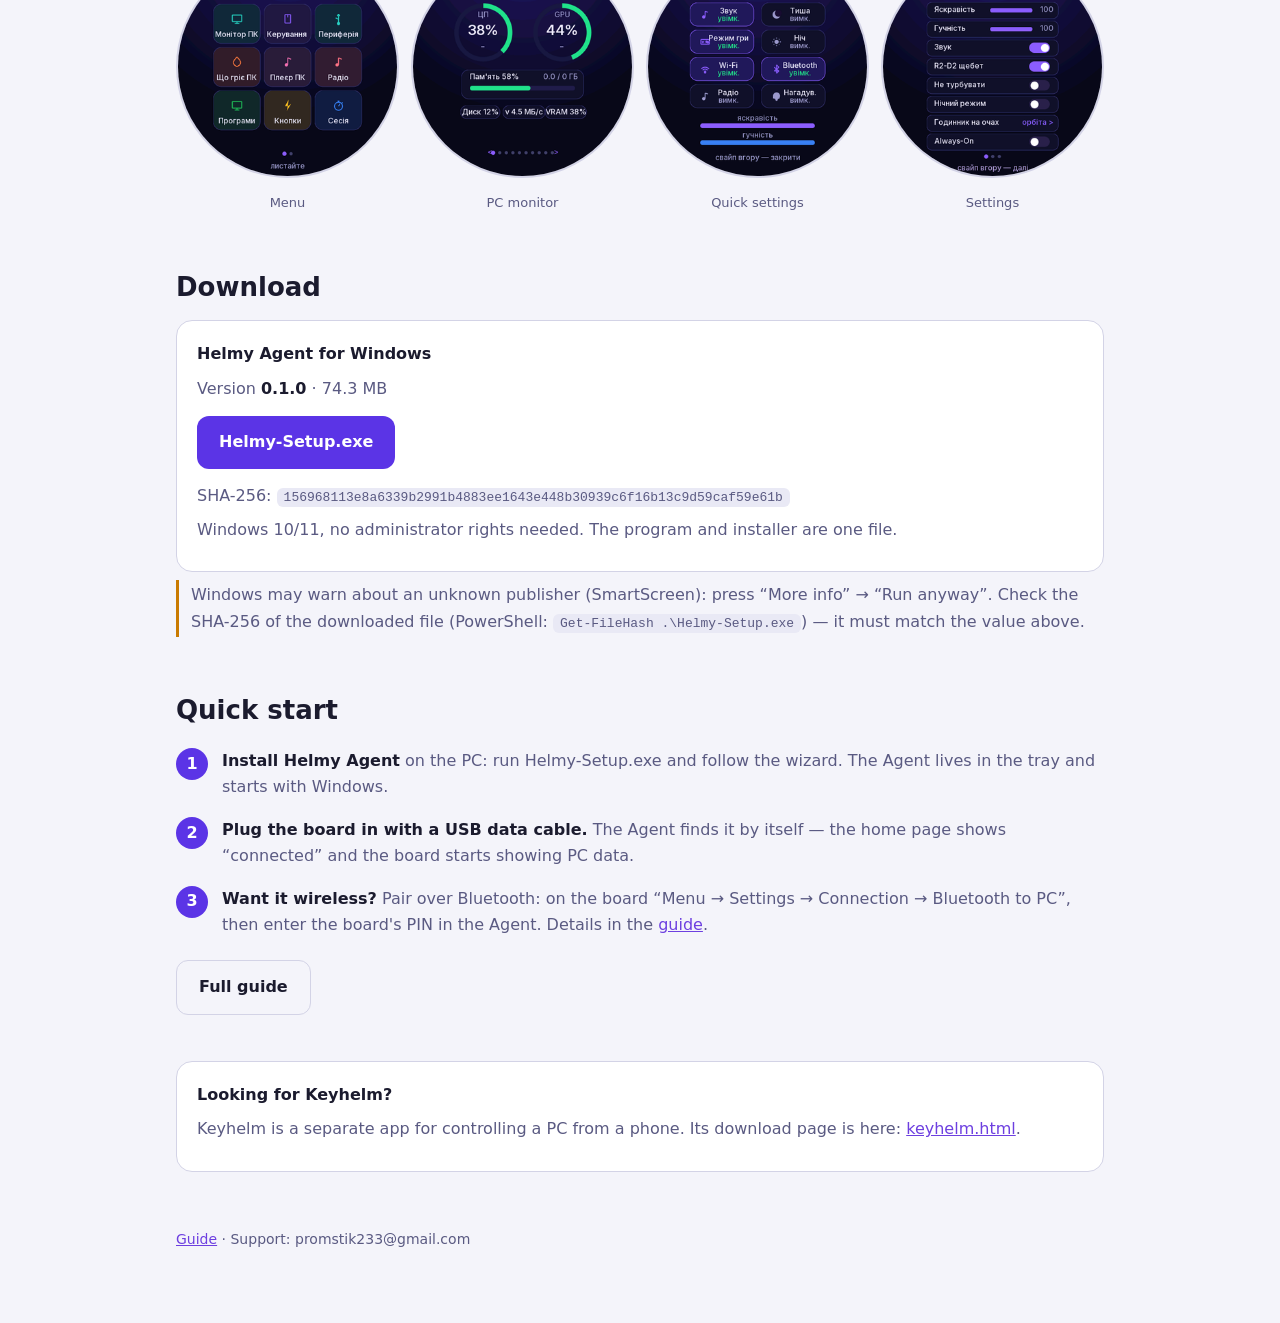
==== commit 88610bdc: "Site: Helmy logo, privacy links removed from pages Co-Authored-By: Claude Sonnet 5.5 <noreply@anthro" ====
--- a/index.html
+++ b/index.html
@@ -90,7 +90,6 @@
 
 <footer>
   <a href="guide.html" data-l="uk">Інструкція</a><a href="guide.html" data-l="en">Guide</a>
-  · <a href="privacy.html" data-l="uk">Політика конфіденційності</a><a href="privacy.html" data-l="en">Privacy policy</a>
   · <span data-l="uk">Підтримка:</span><span data-l="en">Support:</span> <span id="mail">[вкажіть email]</span>
 </footer>
 </div>
